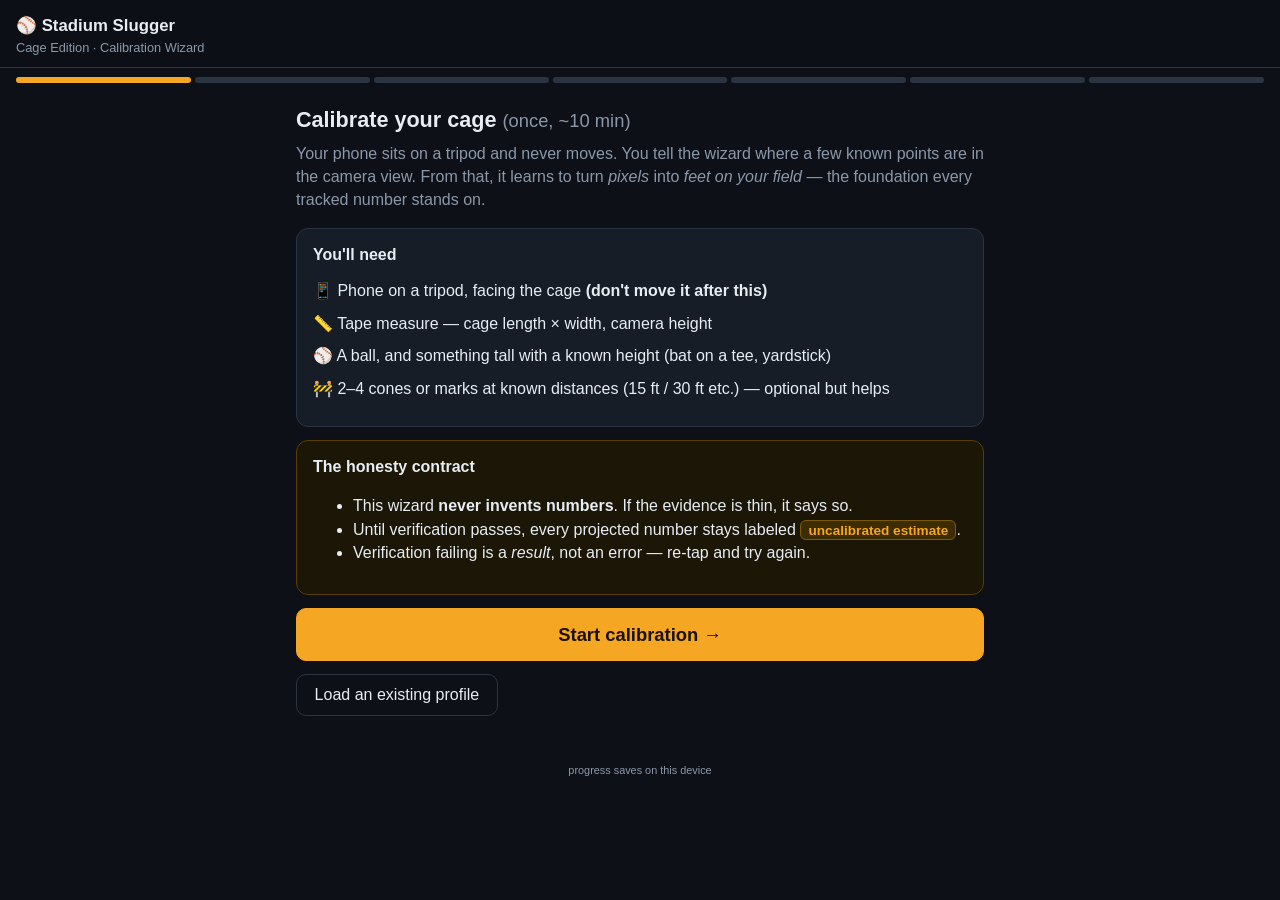
==== calibration-wizard/index.html @ 3afb3dc8 "Height quick-set: 47 in top-of-bottom-window (seam not visible on video)" ====
<!DOCTYPE html>
<html lang="en">
<head>
<meta charset="UTF-8">
<meta name="viewport" content="width=device-width, initial-scale=1.0, maximum-scale=1.0, user-scalable=no">
<title>Stadium Slugger — Cage Calibration Wizard</title>
<link rel="stylesheet" href="styles.css">
</head>
<body>
<header class="app-header">
  <div class="brand">⚾ Stadium Slugger</div>
  <div class="subtitle">Cage Edition · Calibration Wizard</div>
</header>

<nav class="steps" id="stepNav" aria-label="Calibration steps"></nav>

<main id="app">

  <!-- STEP 0 : intro -->
  <section class="screen" data-screen="0">
    <h1>Calibrate your cage <span class="muted">(once, ~10 min)</span></h1>
    <p class="lede">Your phone sits on a tripod and never moves. You tell the wizard
      where a few known points are in the camera view. From that, it learns to turn
      <em>pixels</em> into <em>feet on your field</em> — the foundation every
      tracked number stands on.</p>
    <div class="card">
      <h2>You'll need</h2>
      <ul class="checklist">
        <li>📱 Phone on a tripod, facing the cage <strong>(don't move it after this)</strong></li>
        <li>📏 Tape measure — cage length × width, camera height</li>
        <li>⚾ A ball, and something tall with a known height (bat on a tee, yardstick)</li>
        <li>🚧 2–4 cones or marks at known distances (15 ft / 30 ft etc.) — optional but helps</li>
      </ul>
    </div>
    <div class="card honesty">
      <h2>The honesty contract</h2>
      <ul>
        <li>This wizard <strong>never invents numbers</strong>. If the evidence is thin, it says so.</li>
        <li>Until verification passes, every projected number stays labeled
          <span class="tag warn">uncalibrated estimate</span>.</li>
        <li>Verification failing is a <em>result</em>, not an error — re-tap and try again.</li>
      </ul>
    </div>
    <div class="row">
      <button class="btn primary big" data-next>Start calibration →</button>
    </div>
    <div class="row">
      <button class="btn ghost" id="loadProfileBtn">Load an existing profile</button>
      <input type="file" id="loadProfileFile" accept="application/json,.json" hidden>
    </div>
  </section>

  <!-- STEP 1 : measurements -->
  <section class="screen" data-screen="1" hidden>
    <h1>1 · Cage &amp; camera measurements</h1>
    <p class="lede">Measure with the tape. Rough guesses cost you accuracy — the wizard
      will tell you how much.</p>
    <div class="card">
      <h2>Cage dimensions <span class="muted">(feet)</span></h2>
      <label>Length (plate → far net) <input id="cageLength" type="number" step="0.1" min="10" max="200" value="26"></label>
      <label>Width <input id="cageWidth" type="number" step="0.1" min="3" max="65" value="10"></label>
      <label>Height <span class="muted">(optional)</span> <input id="cageHeight" type="number" step="0.1" min="3" max="33" value="10"></label>
      <p class="hint">Your cage: 26 ft pitching distance. Measure plate → far net and adjust.</p>
    </div>
    <div class="card">
      <h2>Camera position <span class="muted">(feet)</span></h2>
      <label>Camera height (lens → ground) <input id="camHeight" type="number" step="0.1" min="0.7" max="33" value="4.6"></label>
      <label>Distance behind home plate <input id="camDist" type="number" step="0.1" min="1.5" max="130" value="13.1"></label>
      <label>Side offset <span class="muted">(0 = centered, + = toward 1st base side)</span>
        <input id="camSide" type="number" step="0.1" min="-33" max="33" value="0"></label>
    </div>
    <div id="measureError" class="error" hidden></div>
    <div class="row split">
      <button class="btn" data-prev>← Back</button>
      <button class="btn primary" id="toCameraBtn">Set up camera →</button>
    </div>
  </section>

  <!-- STEP 2 : reference points -->
  <section class="screen" data-screen="2" hidden>
    <h1>2 · Tap reference points <span class="pill" id="refCount">0 / 4 minimum</span></h1>
    <p class="lede">Pick a known point below, then tap exactly where it appears in the
      camera view. <strong>6+ points spread across the cage</strong> beats 4 clustered ones.</p>

    <div class="card">
      <h2>Camera source</h2>
      <div class="row wrap">
        <button class="btn small" id="liveCamBtn">📷 Live camera</button>
        <button class="btn small" id="uploadBtn">🖼 Upload still</button>
        <button class="btn small" id="demoBtn">🧪 Demo cage (no camera)</button>
        <input type="file" id="stillFile" accept="image/*" hidden>
      </div>
      <p class="hint" id="camStatus">No camera yet — pick a source above. On a phone, use the live camera.</p>
    </div>

    <div class="stage-slot">
      <div class="tap-stage" id="tapStage">
        <video id="liveVideo" playsinline muted hidden></video>
        <img id="stillImg" hidden alt="cage still">
        <canvas id="demoCanvas" hidden></canvas>
        <div id="tapLayer"></div>
        <div class="crosshair-hint" id="tapHint">tap a reference point</div>
        <div class="zoomctl">
          <button class="zbtn" id="zoomInBtn" title="Zoom in">＋</button>
          <button class="zbtn" id="zoomOutBtn" title="Zoom out">－</button>
          <button class="zbtn" id="zoomResetBtn" title="Reset zoom">1:1</button>
          <button class="zbtn" id="fsBtn" title="Fullscreen">⛶</button>
        </div>
      </div>
    </div>

    <div class="card">
      <h2>Reference set</h2>
      <div class="row wrap">
        <button class="btn small" id="packGarageBtn">🏠 My garage cage</button>
        <button class="btn small" id="packGenericBtn">Generic cage</button>
      </div>
      <div class="row wrap" id="garageOpts">
        <button class="btn small" id="wallSideBtn">Wall: 3rd-base side</button>
        <button class="btn small" id="doorDirBtn">Doors run: toward pitcher</button>
      </div>
      <p class="hint">Garage set: door edges pre-measured at 0 / 10 / 16 / 26 ft along the
        wall (plate center even with the first edge), plus the batter's box inside
        edges, 3 ft apart. No tape measure — just tap each named point in the picture.
        Flip the toggles if the wall is on the other side.</p>
    </div>

    <div class="card">
      <h2>Which point are you tapping?</h2>
      <div class="row wrap" id="presetRow"></div>
      <div class="row" id="customRefRow" hidden>
        <label>X (ft, + toward outfield) <input id="customX" type="number" step="0.1" value="16.4"></label>
        <label>Y (ft, + toward right field) <input id="customY" type="number" step="0.1" value="0"></label>
      </div>
      <p class="hint">World frame: origin = home-plate center at ground level · +x toward the
        pitcher/outfield · +y toward right field · feet.</p>
    </div>

    <div class="card">
      <h2>Tapped points</h2>
      <ul id="refList" class="reflist"><li class="muted">None yet.</li></ul>
      <div class="row">
        <button class="btn small danger" id="clearRefsBtn">Clear all</button>
      </div>
    </div>

    <div id="solveError" class="error" hidden></div>
    <div class="row split">
      <button class="btn" data-prev>← Back</button>
      <button class="btn primary" id="solveBtn" disabled>Solve mapping →</button>
    </div>
  </section>

  <!-- STEP 3 : solve review -->
  <section class="screen" data-screen="3" hidden>
    <h1>3 · Mapping solved — review it</h1>
    <p class="lede">The wizard fit a ground-plane homography to your taps. Check the
      reprojection errors before trusting it.</p>
    <div class="card">
      <h2>Fit quality</h2>
      <div class="bigstats">
        <div><span id="statMeanPx">–</span><label>mean error (px)</label></div>
        <div><span id="statMaxPx">–</span><label>max error (px)</label></div>
        <div><span id="statMeanIn">–</span><label>mean error (in)</label></div>
      </div>
      <p class="hint" id="fitAdvice"></p>
    </div>
    <div class="card">
      <h2>Per-point errors</h2>
      <ul id="reprojList" class="reflist"></ul>
      <p class="hint">Tap a row to delete that point and re-solve. Outliers usually mean a mis-tap.</p>
    </div>
    <div class="row split">
      <button class="btn" data-prev>← Re-tap</button>
      <button class="btn primary" data-next>Height scale →</button>
    </div>
  </section>

  <!-- STEP 4 : height -->
  <section class="screen" data-screen="4" hidden>
    <h1>4 · Height scale <span class="muted">(recommended)</span></h1>
    <p class="lede">The ground mapping can't measure <em>height</em> by itself. Stand a
      marker of known height (bat on a tee, yardstick) at a known spot, tap its
      <strong>base</strong>, then its <strong>top</strong>.</p>
    <div class="stage-slot"></div>
    <div class="card">
      <label>Marker height (ft) <input id="markerH" type="number" step="0.1" min="0.3" max="10" value="4"></label>
      <div class="row wrap">
        <button class="btn small" id="markSeamBtn">4 ft: wall seam</button>
        <button class="btn small" id="markBatBtn">3 ft: 36&Prime; bat</button>
        <button class="btn small" id="markWindowBtn">47&Prime;: window top</button>
      </div>
      <p class="hint">Your garage: the plywood seam and receptacle sit at 4 ft — tap the ground
        below one, then tap it directly. Or stand the 36&Prime; bat up and use 3 ft.
        The top of the bottom window pane is 47&Prime;.</p>
      <div class="row wrap">
        <button class="btn small primary" id="tapBaseBtn">Tap base…</button>
        <button class="btn small primary" id="tapTopBtn" disabled>Tap top…</button>
      </div>
      <p class="hint" id="heightStatus">No height sample yet. You can skip, but launch angle and
        exit velocity will stay <span class="tag warn">uncalibrated estimate</span>.</p>
      <ul id="heightList" class="reflist"></ul>
    </div>
    <div class="row split">
      <button class="btn" data-prev>← Back</button>
      <button class="btn primary" data-next id="toVerifyBtn">Verify →</button>
    </div>
    <div class="row"><button class="btn ghost" data-next>Skip height (stay uncalibrated for height)</button></div>
  </section>

  <!-- STEP 5 : verification -->
  <section class="screen" data-screen="5" hidden>
    <h1>5 · Verification — prove it</h1>
    <p class="lede">Put the ball on a <strong>marked, known position</strong> (e.g. a cone at
      15 ft), enter that position, then tap the ball in the camera view. The wizard
      computes where it thinks the ball is and shows the miss distance.</p>
    <div class="stage-slot"></div>
    <div class="card">
      <div class="row">
        <label>Known X (ft) <input id="verX" type="number" step="0.1" value="15"></label>
        <label>Known Y (ft) <input id="verY" type="number" step="0.1" value="0"></label>
        <label>Pass if ≤ (ft) <input id="verThresh" type="number" step="0.1" min="0.05" max="3" value="0.5"></label>
      </div>
      <button class="btn primary" id="tapBallBtn">Tap the ball…</button>
      <p class="hint" id="verifyHint">Nothing tapped yet.</p>
    </div>
    <div class="card" id="verifyResult" hidden>
      <h2>Result</h2>
      <div class="bigstats">
        <div><span id="verErr">–</span><label>miss distance</label></div>
        <div><span id="verVerdict">–</span><label>verdict</label></div>
      </div>
      <p class="hint" id="verAdvice"></p>
    </div>
    <div class="row split">
      <button class="btn" data-prev>← Back</button>
      <button class="btn primary" id="toProfileBtn">Finish →</button>
    </div>
  </section>

  <!-- STEP 6 : profile -->
  <section class="screen" data-screen="6" hidden>
    <h1>6 · Calibration profile</h1>
    <div class="card" id="profileCard"></div>
    <div class="card">
      <h2>What this unlocks</h2>
      <ul class="checklist" id="unlockList"></ul>
    </div>
    <div class="row wrap">
      <button class="btn primary" id="downloadBtn">⬇ Download profile JSON</button>
      <button class="btn" id="copyBtn">⧉ Copy JSON</button>
    </div>
    <p class="hint">The profile is also saved on this device. The tracking stage (step 2 of the
      build) reads this file — it will refuse to report calibrated numbers from any
      profile that isn't verified.</p>
    <div class="row split">
      <button class="btn" data-prev>← Back</button>
      <button class="btn ghost" id="restartBtn">↺ Start over</button>
    </div>
  </section>

  <!-- PROFILE VIEWER (loaded) -->
  <section class="screen" data-screen="7" hidden>
    <h1>Saved profile</h1>
    <div class="card" id="loadedCard"></div>
    <div class="row"><button class="btn" id="backToStart">← Start</button></div>
  </section>

</main>

<footer class="app-footer">
  <span id="saveState" class="muted">progress saves on this device</span>
</footer>

<script src="calibration.js"></script>
<script src="wizard.js"></script>
</body>
</html>
---- calibration-wizard/styles.css ----
/* Stadium Slugger — Cage Calibration Wizard. Mobile-first, dark, big touch targets. */

:root {
  --bg: #0d1117;
  --card: #161d27;
  --line: #2a3442;
  --text: #e8edf3;
  --muted: #8b98a9;
  --accent: #f5a623;   /* baseball amber */
  --green: #3fb950;
  --red: #f85149;
  --blue: #58a6ff;
}

* { box-sizing: border-box; -webkit-tap-highlight-color: transparent; }

body {
  margin: 0;
  background: var(--bg);
  color: var(--text);
  font-family: -apple-system, BlinkMacSystemFont, "Segoe UI", Roboto, sans-serif;
  font-size: 16px;
  line-height: 1.45;
  padding-bottom: 3rem;
}

.app-header {
  padding: 0.9rem 1rem 0.6rem;
  border-bottom: 1px solid var(--line);
  position: sticky;
  top: 0;
  background: rgba(13, 17, 23, 0.95);
  backdrop-filter: blur(6px);
  z-index: 50;
}
.brand { font-weight: 800; font-size: 1.05rem; }
.subtitle { color: var(--muted); font-size: 0.8rem; }

.steps {
  display: flex;
  gap: 4px;
  padding: 0.6rem 1rem 0;
  position: sticky;
  top: 64px;
  background: var(--bg);
  z-index: 40;
}
.steps .dot {
  flex: 1;
  height: 6px;
  border-radius: 3px;
  background: var(--line);
}
.steps .dot.done { background: var(--green); }
.steps .dot.now { background: var(--accent); }

main { padding: 0.5rem 1rem; max-width: 720px; margin: 0 auto; }
.screen h1 { font-size: 1.35rem; margin: 0.8rem 0 0.4rem; }
.lede { color: var(--muted); margin-top: 0; }
.muted { color: var(--muted); font-weight: 400; font-size: 0.85em; }

.card {
  background: var(--card);
  border: 1px solid var(--line);
  border-radius: 12px;
  padding: 0.9rem 1rem;
  margin: 0.8rem 0;
}
.card h2 { font-size: 1rem; margin: 0 0 0.5rem; }
.card.honesty { border-color: #5a3d00; background: #1c1607; }

.checklist { list-style: none; padding: 0; margin: 0.4rem 0; }
.checklist li { padding: 0.3rem 0; }

label { display: block; margin: 0.5rem 0; font-size: 0.95rem; }
input[type="number"], input[type="text"] {
  display: block;
  width: 100%;
  margin-top: 0.25rem;
  padding: 0.6rem;
  font-size: 1rem;
  border-radius: 8px;
  border: 1px solid var(--line);
  background: #0d1117;
  color: var(--text);
}
.row { display: flex; gap: 0.6rem; margin: 0.8rem 0; align-items: center; }
.row.split { justify-content: space-between; }
.row.wrap { flex-wrap: wrap; }

.btn {
  border: 1px solid var(--line);
  background: #212b38;
  color: var(--text);
  border-radius: 10px;
  padding: 0.7rem 1.1rem;
  font-size: 1rem;
  cursor: pointer;
}
.btn:active { transform: scale(0.97); }
.btn.primary { background: var(--accent); border-color: var(--accent); color: #1a1206; font-weight: 700; }
.btn.ghost { background: transparent; }
.btn.small { padding: 0.45rem 0.7rem; font-size: 0.9rem; }
.btn.big { font-size: 1.15rem; padding: 0.9rem 1.4rem; width: 100%; }
.btn.danger { border-color: var(--red); color: var(--red); background: transparent; }
.btn:disabled { opacity: 0.35; cursor: not-allowed; }
.btn.armed { outline: 3px solid var(--blue); }

.pill {
  display: inline-block;
  background: #212b38;
  border: 1px solid var(--line);
  border-radius: 999px;
  padding: 0.15rem 0.6rem;
  font-size: 0.8rem;
  vertical-align: middle;
}

.tag { border-radius: 6px; padding: 0.1rem 0.45rem; font-size: 0.85em; font-weight: 700; }
.tag.warn { background: #3d2c00; color: var(--accent); border: 1px solid #7a5b00; }
.tag.ok { background: #0d2b14; color: var(--green); border: 1px solid #1f6f31; }
.tag.bad { background: #3d0d0d; color: var(--red); border: 1px solid #7a2020; }

.error {
  background: #3d0d0d;
  border: 1px solid var(--red);
  color: #ffb4ae;
  border-radius: 10px;
  padding: 0.7rem 1rem;
  margin: 0.8rem 0;
}
.hint { color: var(--muted); font-size: 0.85rem; }

/* tap stage */
.tap-stage {
  position: relative;
  width: 100%;
  aspect-ratio: 16 / 9;
  background: #000;
  border-radius: 12px;
  overflow: hidden;
  border: 1px solid var(--line);
  touch-action: none;
  user-select: none;
  -webkit-user-select: none;
}
.tap-stage video, .tap-stage img, .tap-stage canvas {
  position: absolute;
  inset: 0;
  width: 100%;
  height: 100%;
  object-fit: contain;
}
#tapLayer { position: absolute; inset: 0; }
.tap-marker {
  position: absolute;
  width: 26px; height: 26px;
  margin: -13px 0 0 -13px;
  border-radius: 50%;
  border: 3px solid var(--accent);
  background: rgba(245, 166, 35, 0.25);
  pointer-events: none;
}
.tap-marker .n {
  position: absolute;
  top: -22px; left: 50%;
  transform: translateX(-50%);
  background: var(--accent);
  color: #1a1206;
  font-size: 11px; font-weight: 800;
  border-radius: 6px;
  padding: 0 5px;
  white-space: nowrap;
}
.tap-marker.bad { border-color: var(--red); background: rgba(248, 81, 73, 0.25); }
.tap-marker.bad .n { background: var(--red); color: #fff; }
.crosshair-hint {
  position: absolute;
  bottom: 8px; left: 50%;
  transform: translateX(-50%);
  background: rgba(0,0,0,0.6);
  border-radius: 999px;
  padding: 0.25rem 0.8rem;
  font-size: 0.8rem;
  color: var(--muted);
  pointer-events: none;
}
.tap-stage.armed { border-color: var(--blue); box-shadow: 0 0 0 2px var(--blue); }
.tap-stage:fullscreen, .tap-stage:-webkit-full-screen { aspect-ratio: auto; }
.zoomctl {
  position: absolute; top: 8px; right: 8px; z-index: 5;
  display: flex; gap: 6px;
}
.zbtn {
  width: 36px; height: 36px; border-radius: 9px;
  border: 1px solid var(--line); background: rgba(8, 12, 18, 0.78);
  color: #fff; font-size: 16px; font-weight: 700; cursor: pointer;
  display: flex; align-items: center; justify-content: center;
}
.zbtn:active { transform: scale(0.93); }

.reflist { list-style: none; padding: 0; margin: 0.4rem 0; }
.reflist li {
  display: flex; justify-content: space-between; align-items: center;
  padding: 0.5rem 0.2rem;
  border-bottom: 1px solid var(--line);
  font-size: 0.92rem;
}
.reflist li:last-child { border-bottom: none; }
.reflist .err-green { color: var(--green); font-weight: 700; }
.reflist .err-amber { color: var(--accent); font-weight: 700; }
.reflist .err-red { color: var(--red); font-weight: 700; }
.reflist li.tappable { cursor: pointer; }

.bigstats { display: flex; gap: 1.4rem; margin: 0.5rem 0; }
.bigstats span { font-size: 1.7rem; font-weight: 800; display: block; }
.bigstats label { color: var(--muted); font-size: 0.8rem; margin: 0; }

.app-footer {
  text-align: center;
  color: var(--muted);
  font-size: 0.8rem;
  padding: 1.5rem 0 0;
}

.preset-on { outline: 2px solid var(--accent); background: #3a2c10; }

pre.profile-json {
  background: #0d1117;
  border: 1px solid var(--line);
  border-radius: 8px;
  padding: 0.7rem;
  overflow: auto;
  max-height: 300px;
  font-size: 0.75rem;
}
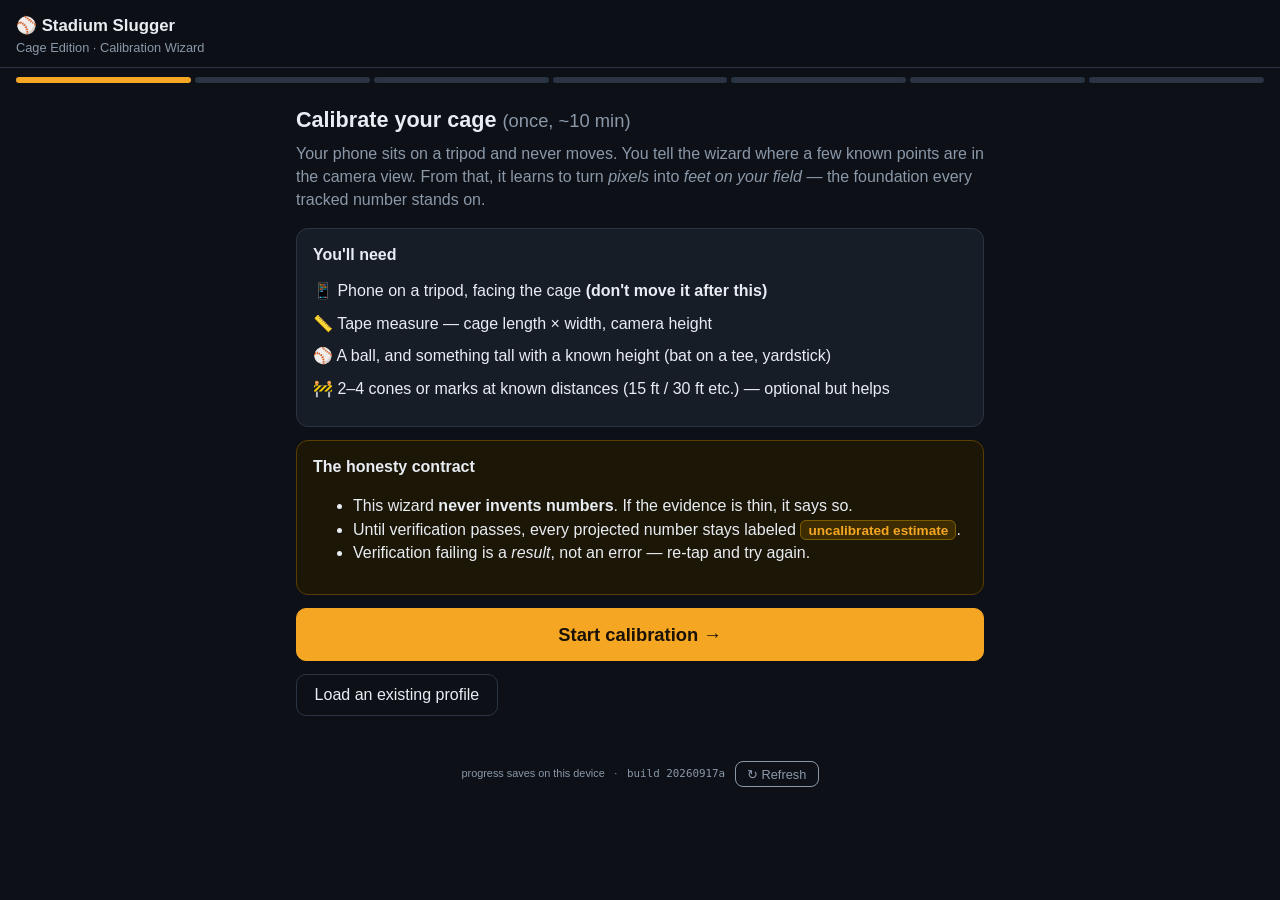
==== commit af4b95bc: "Wizard: same build-tag + refresh footer as the session page Footer shows the running build (from wiz" ====
--- a/calibration-wizard/index.html
+++ b/calibration-wizard/index.html
@@ -57,10 +57,10 @@
       will tell you how much.</p>
     <div class="card">
       <h2>Cage dimensions <span class="muted">(feet)</span></h2>
-      <label>Length (plate → far net) <input id="cageLength" type="number" step="0.1" min="10" max="200" value="26"></label>
+      <label>Length (plate → far net) <input id="cageLength" type="number" step="0.1" min="10" max="200" value="30"></label>
       <label>Width <input id="cageWidth" type="number" step="0.1" min="3" max="65" value="10"></label>
       <label>Height <span class="muted">(optional)</span> <input id="cageHeight" type="number" step="0.1" min="3" max="33" value="10"></label>
-      <p class="hint">Your cage: 26 ft pitching distance. Measure plate → far net and adjust.</p>
+      <p class="hint">Your cage: about 30 ft plate → far net. Measure and adjust.</p>
     </div>
     <div class="card">
       <h2>Camera position <span class="muted">(feet)</span></h2>
@@ -119,10 +119,17 @@
         <button class="btn small" id="wallSideBtn">Wall: 3rd-base side</button>
         <button class="btn small" id="doorDirBtn">Doors run: toward pitcher</button>
       </div>
-      <p class="hint">Garage set: door edges pre-measured at 0 / 10 / 16 / 26 ft along the
-        wall (plate center even with the first edge), plus the batter's box inside
-        edges, 3 ft apart. No tape measure — just tap each named point in the picture.
-        Flip the toggles if the wall is on the other side.</p>
+      <div class="dimgrid" id="garageDims">
+        <label>Door edge 1 @ plate (ft) <input id="dimE0" type="number" step="0.25" min="0" value="0"></label>
+        <label>Door edge 2 (ft) <input id="dimE1" type="number" step="0.25" min="0" value="10.25"></label>
+        <label>Door edge 3 (ft) <input id="dimE2" type="number" step="0.25" min="0" value="16.5"></label>
+        <label>Door edge 4 (ft) <input id="dimE3" type="number" step="0.25" min="0" value="26.75"></label>
+        <label>Door height (ft) <input id="dimDoorH" type="number" step="0.5" min="4" value="8"></label>
+        <span></span>
+        <label>Bottom window top (in) <input id="dimWin1" type="number" step="0.5" min="6" value="47"></label>
+        <label>2nd window top (in) <input id="dimWin2" type="number" step="0.5" min="6" value="69.5"></label>
+      </div>
+      <p class="hint" id="garageDimsHint"></p>
     </div>
 
     <div class="card">
@@ -184,15 +191,14 @@
       <strong>base</strong>, then its <strong>top</strong>.</p>
     <div class="stage-slot"></div>
     <div class="card">
-      <label>Marker height (ft) <input id="markerH" type="number" step="0.1" min="0.3" max="10" value="4"></label>
-      <div class="row wrap">
-        <button class="btn small" id="markSeamBtn">4 ft: wall seam</button>
-        <button class="btn small" id="markBatBtn">3 ft: 36&Prime; bat</button>
+      <label>Marker height (ft) <input id="markerH" type="number" step="0.1" min="0.3" max="10" value="3.917"></label>
+      <div class="row wrap">
         <button class="btn small" id="markWindowBtn">47&Prime;: window top</button>
-      </div>
-      <p class="hint">Your garage: the plywood seam and receptacle sit at 4 ft — tap the ground
-        below one, then tap it directly. Or stand the 36&Prime; bat up and use 3 ft.
-        The top of the bottom window pane is 47&Prime;.</p>
+        <button class="btn small" id="markWindow2Btn">69.5&Prime;: 2nd window top</button>
+      </div>
+      <p class="hint" id="heightHint">Your garage: the top of the bottom window pane is 47&Prime; and the top of
+        the second pane is 69.5&Prime;, same on both doors. Take one sample at each
+        window, ideally at different doors, for a stronger height reading.</p>
       <div class="row wrap">
         <button class="btn small primary" id="tapBaseBtn">Tap base…</button>
         <button class="btn small primary" id="tapTopBtn" disabled>Tap top…</button>
@@ -213,7 +219,10 @@
     <h1>5 · Verification — prove it</h1>
     <p class="lede">Put the ball on a <strong>marked, known position</strong> (e.g. a cone at
       15 ft), enter that position, then tap the ball in the camera view. The wizard
-      computes where it thinks the ball is and shows the miss distance.</p>
+      computes where it thinks the ball is and shows the miss distance.
+      <strong>The ball must be sitting ON the ground</strong> (or tap the ground
+      directly below it) — a ball up on a tee reads feet off through the ground
+      mapping because of parallax, even with a perfect calibration.</p>
     <div class="stage-slot"></div>
     <div class="card">
       <div class="row">
@@ -270,9 +279,12 @@
 
 <footer class="app-footer">
   <span id="saveState" class="muted">progress saves on this device</span>
+  <span class="foot-sep muted">·</span>
+  <span id="build-tag" class="muted mono" title="Build running on this device">build …</span>
+  <button id="btn-refresh" class="foot-refresh" title="Reload this page fresh from the server">↻ Refresh</button>
 </footer>
 
-<script src="calibration.js"></script>
-<script src="wizard.js"></script>
+<script src="calibration.js?v=20260917a"></script>
+<script src="wizard.js?v=20260917a"></script>
 </body>
 </html>
--- a/calibration-wizard/styles.css
+++ b/calibration-wizard/styles.css
@@ -186,6 +186,11 @@
   pointer-events: none;
 }
 .tap-stage.armed { border-color: var(--blue); box-shadow: 0 0 0 2px var(--blue); }
+.dimgrid {
+  display: grid; grid-template-columns: 1fr 1fr; gap: 0 0.8rem;
+  margin-top: 0.4rem;
+}
+.dimgrid label { margin: 0.35rem 0; font-size: 0.88rem; }
 .tap-stage:fullscreen, .tap-stage:-webkit-full-screen { aspect-ratio: auto; }
 .zoomctl {
   position: absolute; top: 8px; right: 8px; z-index: 5;
@@ -217,10 +222,15 @@
 .bigstats label { color: var(--muted); font-size: 0.8rem; margin: 0; }
 
 .app-footer {
-  text-align: center;
+  display: flex; align-items: center; justify-content: center; gap: 0.6rem;
   color: var(--muted);
   font-size: 0.8rem;
   padding: 1.5rem 0 0;
+}
+.mono { font-family: monospace; }
+.foot-refresh {
+  background: none; border: 1px solid var(--muted); color: var(--muted);
+  border-radius: 8px; padding: 0.3rem 0.7rem; font-size: 0.8rem; cursor: pointer;
 }
 
 .preset-on { outline: 2px solid var(--accent); background: #3a2c10; }
